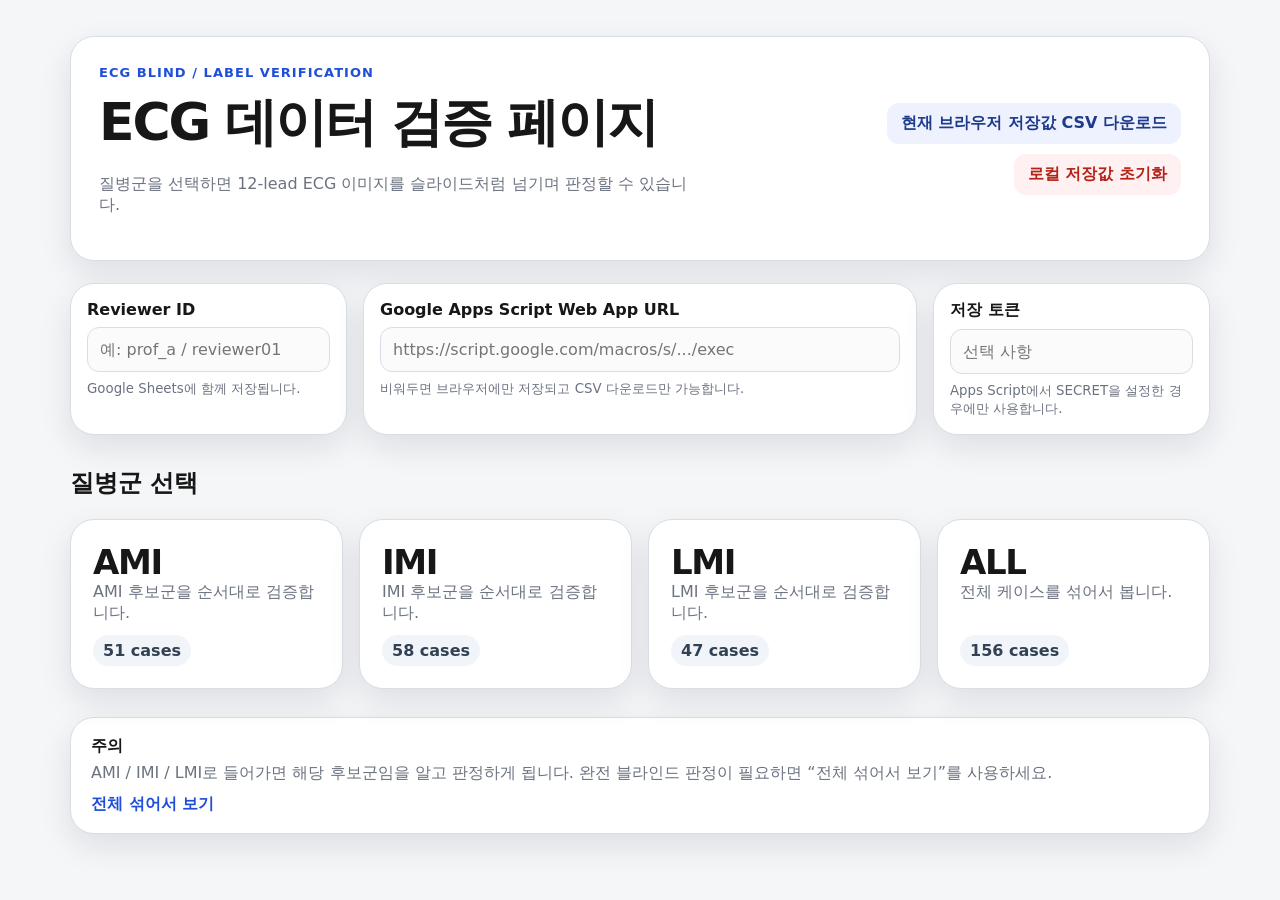
==== index.html @ 47379f3b "Add files via upload" ====
<!doctype html>
<html lang="ko">
<head>
  <meta charset="utf-8" />
  <meta name="viewport" content="width=device-width, initial-scale=1" />
  <title>ECG Label Verification</title>
  <link rel="stylesheet" href="style.css" />
</head>
<body class="home-page">
  <main class="home-shell">
    <section class="hero-card">
      <div>
        <p class="eyebrow">ECG Blind / Label Verification</p>
        <h1>ECG 데이터 검증 페이지</h1>
        <p class="muted">질병군을 선택하면 12-lead ECG 이미지를 슬라이드처럼 넘기며 판정할 수 있습니다.</p>
      </div>
      <div class="home-actions">
        <button id="exportAllBtn" class="secondary">현재 브라우저 저장값 CSV 다운로드</button>
        <button id="clearLocalBtn" class="danger-ghost">로컬 저장값 초기화</button>
      </div>
    </section>

    <section class="setup-grid">
      <label class="field-card">
        <span>Reviewer ID</span>
        <input id="reviewerInput" type="text" placeholder="예: prof_a / reviewer01" autocomplete="off" />
        <small>Google Sheets에 함께 저장됩니다.</small>
      </label>
      <label class="field-card wide">
        <span>Google Apps Script Web App URL</span>
        <input id="scriptUrlInput" type="url" placeholder="https://script.google.com/macros/s/.../exec" autocomplete="off" />
        <small>비워두면 브라우저에만 저장되고 CSV 다운로드만 가능합니다.</small>
      </label>
      <label class="field-card">
        <span>저장 토큰</span>
        <input id="tokenInput" type="password" placeholder="선택 사항" autocomplete="off" />
        <small>Apps Script에서 SECRET을 설정한 경우에만 사용합니다.</small>
      </label>
    </section>

    <section>
      <h2>질병군 선택</h2>
      <div id="groupCards" class="group-grid"></div>
    </section>

    <section class="notice-card">
      <strong>주의</strong>
      <p>AMI / IMI / LMI로 들어가면 해당 후보군임을 알고 판정하게 됩니다. 완전 블라인드 판정이 필요하면 “전체 섞어서 보기”를 사용하세요.</p>
      <a class="link" href="review.html?group=ALL&shuffle=1">전체 섞어서 보기</a>
    </section>
  </main>
  <script src="config.js"></script>
  <script src="app.js"></script>
</body>
</html>
---- style.css ----
:root {
  --bg: #f5f6f8;
  --panel: #ffffff;
  --text: #171717;
  --muted: #6b7280;
  --line: #d9dde5;
  --primary: #1f4fd8;
  --primary-dark: #163ea9;
  --danger: #b42318;
  --ok: #0f7b3f;
  --warn: #9a5b00;
  --shadow: 0 12px 32px rgba(15, 23, 42, 0.10);
}

* { box-sizing: border-box; }
html, body { margin: 0; min-height: 100%; font-family: system-ui, -apple-system, BlinkMacSystemFont, "Segoe UI", sans-serif; color: var(--text); background: var(--bg); }
button, input, textarea { font: inherit; }
button { border: 0; border-radius: 12px; padding: 10px 14px; cursor: pointer; font-weight: 700; }
button:disabled { opacity: .45; cursor: not-allowed; }
.primary { background: var(--primary); color: white; }
.primary:hover { background: var(--primary-dark); }
.secondary { background: #eef2ff; color: #1e3a8a; }
.danger-ghost { background: #fff1f2; color: var(--danger); }
.link { color: var(--primary); font-weight: 700; text-decoration: none; }
.muted { color: var(--muted); }
.eyebrow { margin: 0 0 8px; color: var(--primary); text-transform: uppercase; letter-spacing: .08em; font-weight: 800; font-size: 13px; }

.home-shell { max-width: 1180px; margin: 0 auto; padding: 36px 20px 64px; }
.hero-card, .notice-card, .field-card, .group-card { background: var(--panel); border: 1px solid var(--line); border-radius: 24px; box-shadow: var(--shadow); }
.hero-card { padding: 28px; display: flex; justify-content: space-between; gap: 20px; align-items: center; }
.hero-card h1 { margin: 0; font-size: clamp(30px, 5vw, 52px); letter-spacing: -0.04em; }
.home-actions { display: flex; gap: 10px; flex-wrap: wrap; justify-content: flex-end; }
.setup-grid { display: grid; grid-template-columns: 1fr 2fr 1fr; gap: 16px; margin: 22px 0 32px; }
.field-card { display: flex; flex-direction: column; gap: 8px; padding: 16px; }
.field-card span { font-weight: 800; }
.field-card small { color: var(--muted); }
.field-card input { width: 100%; border: 1px solid var(--line); border-radius: 12px; padding: 12px; background: #fbfbfc; }
.group-grid { display: grid; grid-template-columns: repeat(4, minmax(0, 1fr)); gap: 16px; margin-top: 14px; }
.group-card { padding: 22px; text-decoration: none; color: var(--text); min-height: 170px; display: flex; flex-direction: column; justify-content: space-between; transition: transform .12s ease, box-shadow .12s ease; }
.group-card:hover { transform: translateY(-3px); box-shadow: 0 20px 46px rgba(15,23,42,.14); }
.group-card h3 { margin: 0; font-size: 34px; letter-spacing: -0.04em; }
.group-card p { margin: 0; color: var(--muted); }
.count-badge { display: inline-flex; align-items: center; gap: 6px; width: fit-content; padding: 6px 10px; border-radius: 999px; background: #f1f5f9; color: #334155; font-weight: 800; }
.notice-card { margin-top: 28px; padding: 18px 20px; }
.notice-card p { color: var(--muted); margin: 6px 0 10px; }

.review-page { height: 100vh; overflow: hidden; background: #fff; }
.review-shell { height: 100vh; display: flex; flex-direction: column; }
.control-panel { min-height: 245px; flex: 0 0 auto; padding: 12px 18px 14px; border-bottom: 1px solid var(--line); background: #fff; box-shadow: 0 4px 18px rgba(15,23,42,.06); z-index: 2; }
.top-row, .nav-row { display: flex; align-items: center; gap: 12px; }
.top-row { justify-content: space-between; margin-bottom: 10px; }
.back-link { color: var(--primary); text-decoration: none; font-weight: 800; min-width: 70px; }
.case-title { text-align: center; display: flex; flex-direction: column; gap: 2px; }
.case-title span { font-size: 26px; font-weight: 900; letter-spacing: -0.02em; }
.case-title small { color: var(--muted); font-weight: 700; }
.status-stack { display: flex; gap: 6px; justify-content: flex-end; min-width: 260px; }
.status-pill { border-radius: 999px; padding: 6px 10px; font-size: 12px; font-weight: 800; background: #e8fff1; color: var(--ok); white-space: nowrap; }
.muted-pill { background: #f1f5f9; color: #475569; }
.warn-pill { background: #fff7ed; color: var(--warn); }

.form-row { display: grid; grid-template-columns: 1.1fr 1.5fr 1.9fr 2.1fr; gap: 10px; align-items: stretch; }
fieldset, .comment-box { margin: 0; border: 1px solid var(--line); border-radius: 16px; padding: 10px 12px; background: #fbfbfc; }
legend, .comment-box span { padding: 0 4px; font-weight: 900; font-size: 13px; color: #374151; }
.radio-group, .checkbox-group { display: flex; flex-wrap: wrap; align-content: flex-start; gap: 8px 12px; }
.radio-group label, .checkbox-group label { display: inline-flex; align-items: center; gap: 6px; border: 1px solid #e5e7eb; background: white; border-radius: 999px; padding: 7px 10px; font-weight: 700; font-size: 14px; }
input[type="radio"], input[type="checkbox"] { width: 17px; height: 17px; accent-color: var(--primary); }
.comment-box { display: flex; flex-direction: column; gap: 6px; }
.comment-box textarea { width: 100%; resize: none; border: 1px solid #e5e7eb; border-radius: 12px; padding: 10px; min-height: 74px; background: white; }
.nav-row { margin-top: 10px; flex-wrap: wrap; }
.shortcut-help { margin-left: auto; color: var(--muted); font-size: 13px; font-weight: 700; }

.ecg-area { flex: 1 1 auto; min-height: 0; display: flex; align-items: flex-end; justify-content: center; overflow: hidden; background: #fff; }
.ecg-area img { max-width: 100%; max-height: 100%; object-fit: contain; object-position: center bottom; display: block; }

@media (max-width: 1100px) {
  .setup-grid { grid-template-columns: 1fr; }
  .group-grid { grid-template-columns: repeat(2, minmax(0, 1fr)); }
  .form-row { grid-template-columns: 1fr 1fr; }
  .control-panel { min-height: 330px; }
}
@media (max-width: 720px) {
  .hero-card { flex-direction: column; align-items: flex-start; }
  .group-grid { grid-template-columns: 1fr; }
  .form-row { grid-template-columns: 1fr; }
  .review-page { overflow: auto; }
  .review-shell { height: auto; min-height: 100vh; }
  .ecg-area { min-height: 55vh; align-items: flex-start; }
  .status-stack { min-width: 0; flex-direction: column; }
  .shortcut-help { display: none; }
}
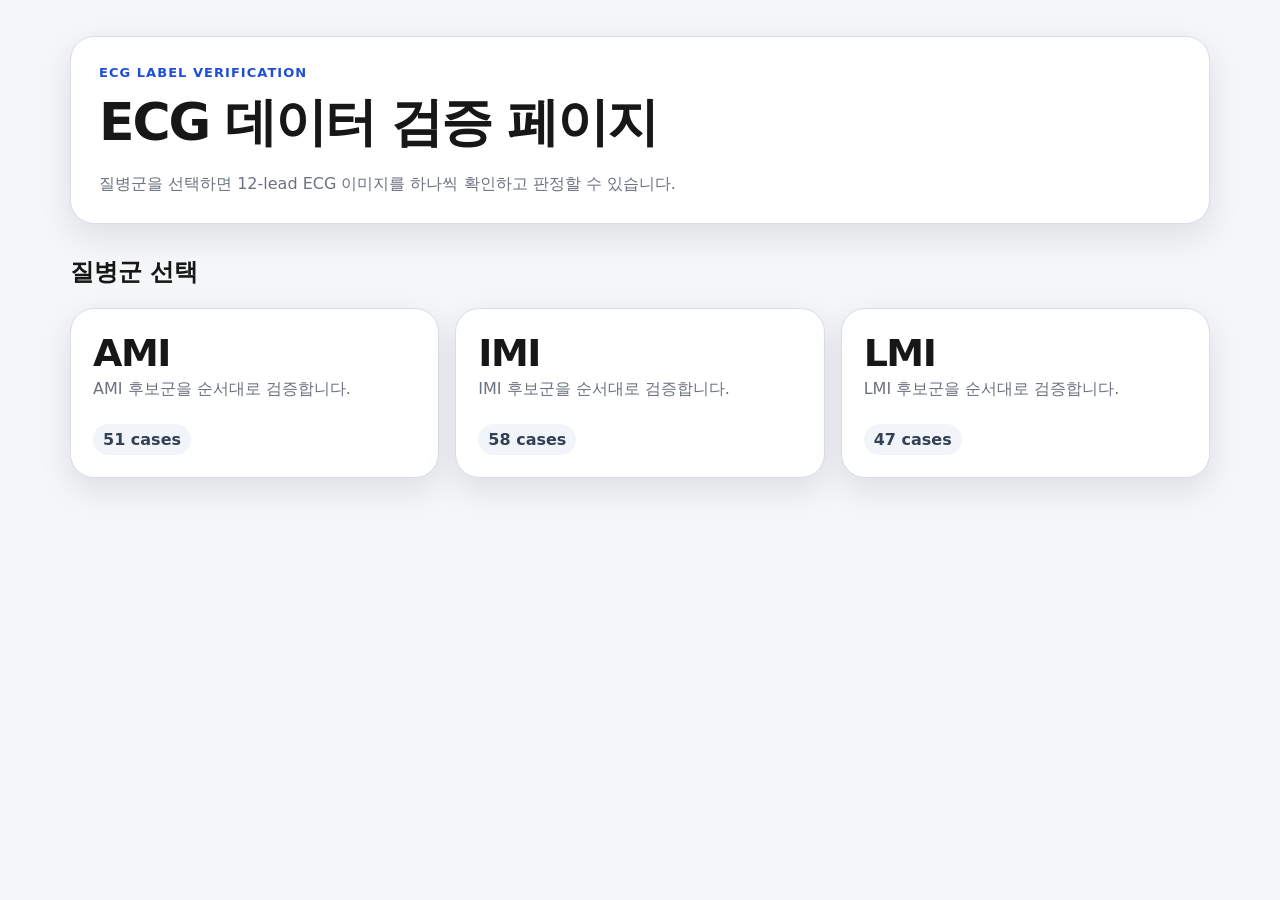
==== commit cfa8b1af: "Add files via upload" ====
--- a/index.html
+++ b/index.html
@@ -8,45 +8,17 @@
 </head>
 <body class="home-page">
   <main class="home-shell">
-    <section class="hero-card">
+    <section class="hero-card compact-hero">
       <div>
-        <p class="eyebrow">ECG Blind / Label Verification</p>
+        <p class="eyebrow">ECG Label Verification</p>
         <h1>ECG 데이터 검증 페이지</h1>
-        <p class="muted">질병군을 선택하면 12-lead ECG 이미지를 슬라이드처럼 넘기며 판정할 수 있습니다.</p>
+        <p class="muted">질병군을 선택하면 12-lead ECG 이미지를 하나씩 확인하고 판정할 수 있습니다.</p>
       </div>
-      <div class="home-actions">
-        <button id="exportAllBtn" class="secondary">현재 브라우저 저장값 CSV 다운로드</button>
-        <button id="clearLocalBtn" class="danger-ghost">로컬 저장값 초기화</button>
-      </div>
-    </section>
-
-    <section class="setup-grid">
-      <label class="field-card">
-        <span>Reviewer ID</span>
-        <input id="reviewerInput" type="text" placeholder="예: prof_a / reviewer01" autocomplete="off" />
-        <small>Google Sheets에 함께 저장됩니다.</small>
-      </label>
-      <label class="field-card wide">
-        <span>Google Apps Script Web App URL</span>
-        <input id="scriptUrlInput" type="url" placeholder="https://script.google.com/macros/s/.../exec" autocomplete="off" />
-        <small>비워두면 브라우저에만 저장되고 CSV 다운로드만 가능합니다.</small>
-      </label>
-      <label class="field-card">
-        <span>저장 토큰</span>
-        <input id="tokenInput" type="password" placeholder="선택 사항" autocomplete="off" />
-        <small>Apps Script에서 SECRET을 설정한 경우에만 사용합니다.</small>
-      </label>
     </section>
 
     <section>
       <h2>질병군 선택</h2>
-      <div id="groupCards" class="group-grid"></div>
-    </section>
-
-    <section class="notice-card">
-      <strong>주의</strong>
-      <p>AMI / IMI / LMI로 들어가면 해당 후보군임을 알고 판정하게 됩니다. 완전 블라인드 판정이 필요하면 “전체 섞어서 보기”를 사용하세요.</p>
-      <a class="link" href="review.html?group=ALL&shuffle=1">전체 섞어서 보기</a>
+      <div id="groupCards" class="group-grid three-only"></div>
     </section>
   </main>
   <script src="config.js"></script>
--- a/style.css
+++ b/style.css
@@ -6,7 +6,6 @@
   --line: #d9dde5;
   --primary: #1f4fd8;
   --primary-dark: #163ea9;
-  --danger: #b42318;
   --ok: #0f7b3f;
   --warn: #9a5b00;
   --shadow: 0 12px 32px rgba(15, 23, 42, 0.10);
@@ -15,76 +14,70 @@
 * { box-sizing: border-box; }
 html, body { margin: 0; min-height: 100%; font-family: system-ui, -apple-system, BlinkMacSystemFont, "Segoe UI", sans-serif; color: var(--text); background: var(--bg); }
 button, input, textarea { font: inherit; }
-button { border: 0; border-radius: 12px; padding: 10px 14px; cursor: pointer; font-weight: 700; }
+button { border: 0; border-radius: 12px; padding: 10px 14px; cursor: pointer; font-weight: 800; }
 button:disabled { opacity: .45; cursor: not-allowed; }
 .primary { background: var(--primary); color: white; }
 .primary:hover { background: var(--primary-dark); }
 .secondary { background: #eef2ff; color: #1e3a8a; }
-.danger-ghost { background: #fff1f2; color: var(--danger); }
-.link { color: var(--primary); font-weight: 700; text-decoration: none; }
 .muted { color: var(--muted); }
-.eyebrow { margin: 0 0 8px; color: var(--primary); text-transform: uppercase; letter-spacing: .08em; font-weight: 800; font-size: 13px; }
+.eyebrow { margin: 0 0 8px; color: var(--primary); text-transform: uppercase; letter-spacing: .08em; font-weight: 900; font-size: 13px; }
 
 .home-shell { max-width: 1180px; margin: 0 auto; padding: 36px 20px 64px; }
-.hero-card, .notice-card, .field-card, .group-card { background: var(--panel); border: 1px solid var(--line); border-radius: 24px; box-shadow: var(--shadow); }
-.hero-card { padding: 28px; display: flex; justify-content: space-between; gap: 20px; align-items: center; }
+.hero-card, .group-card { background: var(--panel); border: 1px solid var(--line); border-radius: 24px; box-shadow: var(--shadow); }
+.hero-card { padding: 28px; }
+.compact-hero { margin-bottom: 32px; }
 .hero-card h1 { margin: 0; font-size: clamp(30px, 5vw, 52px); letter-spacing: -0.04em; }
-.home-actions { display: flex; gap: 10px; flex-wrap: wrap; justify-content: flex-end; }
-.setup-grid { display: grid; grid-template-columns: 1fr 2fr 1fr; gap: 16px; margin: 22px 0 32px; }
-.field-card { display: flex; flex-direction: column; gap: 8px; padding: 16px; }
-.field-card span { font-weight: 800; }
-.field-card small { color: var(--muted); }
-.field-card input { width: 100%; border: 1px solid var(--line); border-radius: 12px; padding: 12px; background: #fbfbfc; }
-.group-grid { display: grid; grid-template-columns: repeat(4, minmax(0, 1fr)); gap: 16px; margin-top: 14px; }
+.hero-card p:last-child { margin-bottom: 0; }
+.group-grid { display: grid; grid-template-columns: repeat(3, minmax(0, 1fr)); gap: 16px; margin-top: 14px; }
 .group-card { padding: 22px; text-decoration: none; color: var(--text); min-height: 170px; display: flex; flex-direction: column; justify-content: space-between; transition: transform .12s ease, box-shadow .12s ease; }
 .group-card:hover { transform: translateY(-3px); box-shadow: 0 20px 46px rgba(15,23,42,.14); }
-.group-card h3 { margin: 0; font-size: 34px; letter-spacing: -0.04em; }
-.group-card p { margin: 0; color: var(--muted); }
-.count-badge { display: inline-flex; align-items: center; gap: 6px; width: fit-content; padding: 6px 10px; border-radius: 999px; background: #f1f5f9; color: #334155; font-weight: 800; }
-.notice-card { margin-top: 28px; padding: 18px 20px; }
-.notice-card p { color: var(--muted); margin: 6px 0 10px; }
+.group-card h3 { margin: 0; font-size: 38px; letter-spacing: -0.04em; }
+.group-card p { margin: 4px 0 0; color: var(--muted); }
+.count-badge { display: inline-flex; align-items: center; width: fit-content; padding: 6px 10px; border-radius: 999px; background: #f1f5f9; color: #334155; font-weight: 900; }
 
 .review-page { height: 100vh; overflow: hidden; background: #fff; }
 .review-shell { height: 100vh; display: flex; flex-direction: column; }
-.control-panel { min-height: 245px; flex: 0 0 auto; padding: 12px 18px 14px; border-bottom: 1px solid var(--line); background: #fff; box-shadow: 0 4px 18px rgba(15,23,42,.06); z-index: 2; }
+.control-panel { flex: 0 0 auto; padding: 12px 18px 14px; border-bottom: 1px solid var(--line); background: #fff; box-shadow: 0 4px 18px rgba(15,23,42,.06); z-index: 2; }
+.simplified-panel { min-height: 190px; }
 .top-row, .nav-row { display: flex; align-items: center; gap: 12px; }
 .top-row { justify-content: space-between; margin-bottom: 10px; }
-.back-link { color: var(--primary); text-decoration: none; font-weight: 800; min-width: 70px; }
+.back-link { color: var(--primary); text-decoration: none; font-weight: 900; min-width: 70px; }
 .case-title { text-align: center; display: flex; flex-direction: column; gap: 2px; }
-.case-title span { font-size: 26px; font-weight: 900; letter-spacing: -0.02em; }
-.case-title small { color: var(--muted); font-weight: 700; }
-.status-stack { display: flex; gap: 6px; justify-content: flex-end; min-width: 260px; }
-.status-pill { border-radius: 999px; padding: 6px 10px; font-size: 12px; font-weight: 800; background: #e8fff1; color: var(--ok); white-space: nowrap; }
+.case-title span { font-size: 26px; font-weight: 950; letter-spacing: -0.02em; }
+.case-title small { color: var(--muted); font-weight: 800; }
+.status-stack { display: flex; gap: 6px; justify-content: flex-end; min-width: 180px; }
+.status-pill { border-radius: 999px; padding: 6px 10px; font-size: 12px; font-weight: 900; background: #e8fff1; color: var(--ok); white-space: nowrap; }
 .muted-pill { background: #f1f5f9; color: #475569; }
 .warn-pill { background: #fff7ed; color: var(--warn); }
 
-.form-row { display: grid; grid-template-columns: 1.1fr 1.5fr 1.9fr 2.1fr; gap: 10px; align-items: stretch; }
+.form-row { display: grid; gap: 10px; align-items: stretch; }
+.simplified-form { grid-template-columns: 1.2fr 1.8fr 2.5fr; }
 fieldset, .comment-box { margin: 0; border: 1px solid var(--line); border-radius: 16px; padding: 10px 12px; background: #fbfbfc; }
-legend, .comment-box span { padding: 0 4px; font-weight: 900; font-size: 13px; color: #374151; }
+legend, .comment-box span { padding: 0 4px; font-weight: 950; font-size: 13px; color: #374151; }
 .radio-group, .checkbox-group { display: flex; flex-wrap: wrap; align-content: flex-start; gap: 8px 12px; }
-.radio-group label, .checkbox-group label { display: inline-flex; align-items: center; gap: 6px; border: 1px solid #e5e7eb; background: white; border-radius: 999px; padding: 7px 10px; font-weight: 700; font-size: 14px; }
+.radio-group label, .checkbox-group label { display: inline-flex; align-items: center; gap: 6px; border: 1px solid #e5e7eb; background: white; border-radius: 999px; padding: 7px 10px; font-weight: 800; font-size: 14px; }
 input[type="radio"], input[type="checkbox"] { width: 17px; height: 17px; accent-color: var(--primary); }
 .comment-box { display: flex; flex-direction: column; gap: 6px; }
 .comment-box textarea { width: 100%; resize: none; border: 1px solid #e5e7eb; border-radius: 12px; padding: 10px; min-height: 74px; background: white; }
 .nav-row { margin-top: 10px; flex-wrap: wrap; }
-.shortcut-help { margin-left: auto; color: var(--muted); font-size: 13px; font-weight: 700; }
+.shortcut-help { margin-left: auto; color: var(--muted); font-size: 13px; font-weight: 800; }
 
 .ecg-area { flex: 1 1 auto; min-height: 0; display: flex; align-items: flex-end; justify-content: center; overflow: hidden; background: #fff; }
 .ecg-area img { max-width: 100%; max-height: 100%; object-fit: contain; object-position: center bottom; display: block; }
 
 @media (max-width: 1100px) {
-  .setup-grid { grid-template-columns: 1fr; }
-  .group-grid { grid-template-columns: repeat(2, minmax(0, 1fr)); }
-  .form-row { grid-template-columns: 1fr 1fr; }
-  .control-panel { min-height: 330px; }
+  .group-grid { grid-template-columns: repeat(3, minmax(0, 1fr)); }
+  .simplified-form { grid-template-columns: 1fr 1fr; }
+  .comment-box { grid-column: 1 / -1; }
+  .simplified-panel { min-height: 270px; }
 }
 @media (max-width: 720px) {
-  .hero-card { flex-direction: column; align-items: flex-start; }
   .group-grid { grid-template-columns: 1fr; }
-  .form-row { grid-template-columns: 1fr; }
+  .simplified-form { grid-template-columns: 1fr; }
+  .comment-box { grid-column: auto; }
   .review-page { overflow: auto; }
   .review-shell { height: auto; min-height: 100vh; }
   .ecg-area { min-height: 55vh; align-items: flex-start; }
-  .status-stack { min-width: 0; flex-direction: column; }
+  .status-stack { min-width: 0; }
   .shortcut-help { display: none; }
 }
